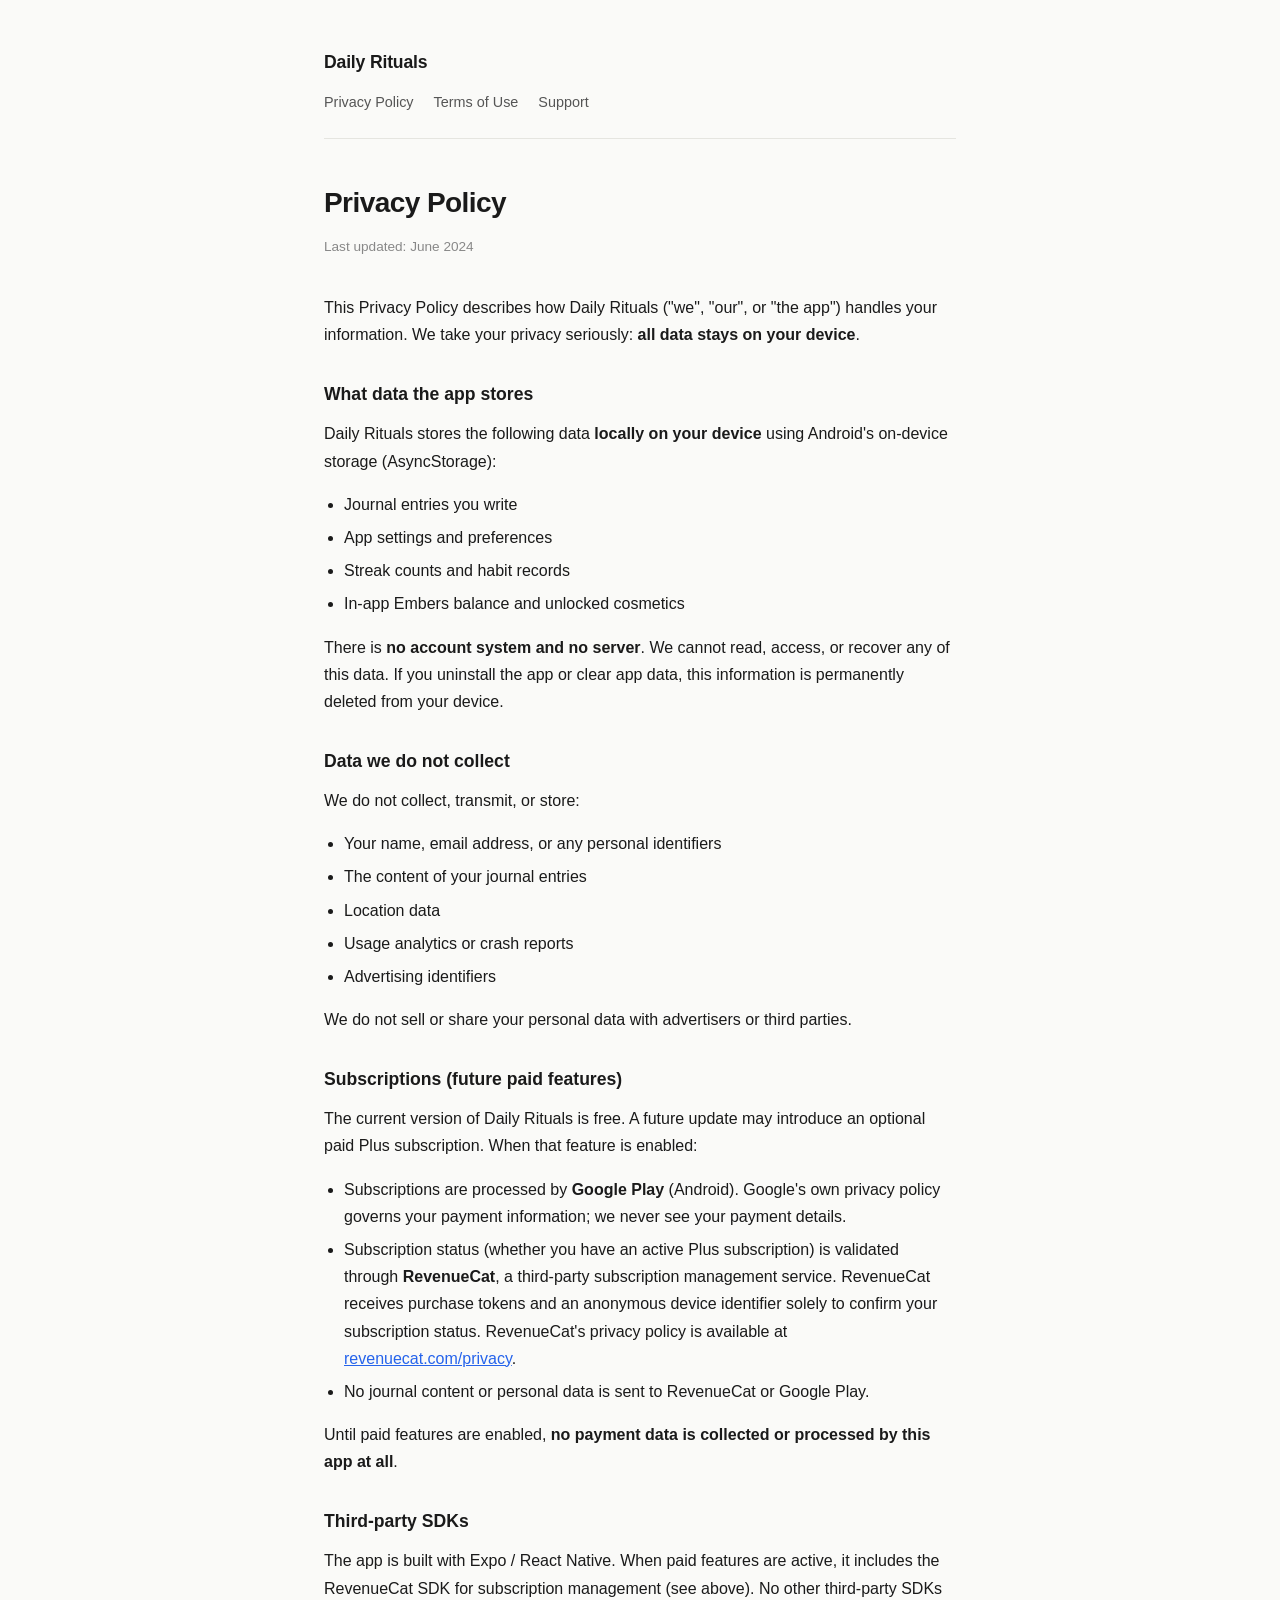
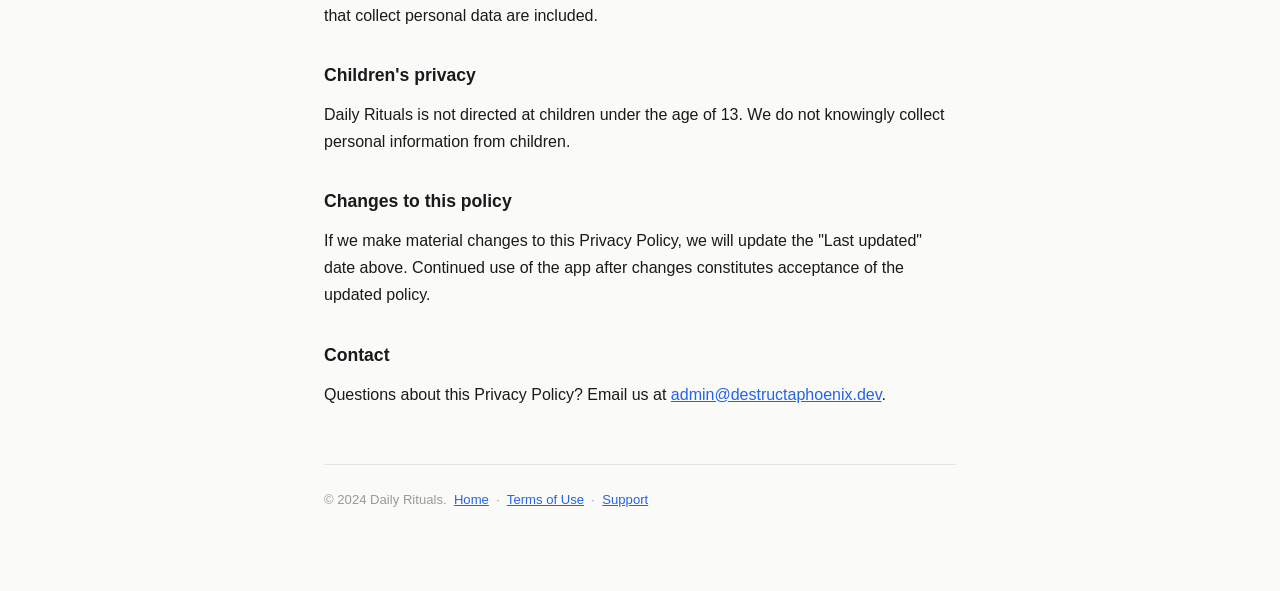
==== privacy.html @ 25285c5e "Add files via upload" ====
<!doctype html>
<html lang="en">
<head>
  <meta charset="utf-8">
  <meta name="viewport" content="width=device-width, initial-scale=1">
  <title>Daily Rituals — Privacy Policy</title>
  <link rel="stylesheet" href="style.css">
</head>
<body>
  <main>
    <header>
      <a href="index.html"><span class="app-name">Daily Rituals</span></a>
      <nav>
        <a href="privacy.html">Privacy Policy</a>
        <a href="terms.html">Terms of Use</a>
        <a href="support.html">Support</a>
      </nav>
    </header>

    <h1>Privacy Policy</h1>
    <p class="meta">Last updated: June 2024</p>

    <p>This Privacy Policy describes how Daily Rituals ("we", "our", or "the app") handles your information. We take your privacy seriously: <strong>all data stays on your device</strong>.</p>

    <h2>What data the app stores</h2>
    <p>Daily Rituals stores the following data <strong>locally on your device</strong> using Android's on-device storage (AsyncStorage):</p>
    <ul>
      <li>Journal entries you write</li>
      <li>App settings and preferences</li>
      <li>Streak counts and habit records</li>
      <li>In-app Embers balance and unlocked cosmetics</li>
    </ul>
    <p>There is <strong>no account system and no server</strong>. We cannot read, access, or recover any of this data. If you uninstall the app or clear app data, this information is permanently deleted from your device.</p>

    <h2>Data we do not collect</h2>
    <p>We do not collect, transmit, or store:</p>
    <ul>
      <li>Your name, email address, or any personal identifiers</li>
      <li>The content of your journal entries</li>
      <li>Location data</li>
      <li>Usage analytics or crash reports</li>
      <li>Advertising identifiers</li>
    </ul>
    <p>We do not sell or share your personal data with advertisers or third parties.</p>

    <h2>Subscriptions (future paid features)</h2>
    <p>The current version of Daily Rituals is free. A future update may introduce an optional paid Plus subscription. When that feature is enabled:</p>
    <ul>
      <li>Subscriptions are processed by <strong>Google Play</strong> (Android). Google's own privacy policy governs your payment information; we never see your payment details.</li>
      <li>Subscription status (whether you have an active Plus subscription) is validated through <strong>RevenueCat</strong>, a third-party subscription management service. RevenueCat receives purchase tokens and an anonymous device identifier solely to confirm your subscription status. RevenueCat's privacy policy is available at <a href="https://www.revenuecat.com/privacy" target="_blank" rel="noopener">revenuecat.com/privacy</a>.</li>
      <li>No journal content or personal data is sent to RevenueCat or Google Play.</li>
    </ul>
    <p>Until paid features are enabled, <strong>no payment data is collected or processed by this app at all</strong>.</p>

    <h2>Third-party SDKs</h2>
    <p>The app is built with Expo / React Native. When paid features are active, it includes the RevenueCat SDK for subscription management (see above). No other third-party SDKs that collect personal data are included.</p>

    <h2>Children's privacy</h2>
    <p>Daily Rituals is not directed at children under the age of 13. We do not knowingly collect personal information from children.</p>

    <h2>Changes to this policy</h2>
    <p>If we make material changes to this Privacy Policy, we will update the "Last updated" date above. Continued use of the app after changes constitutes acceptance of the updated policy.</p>

    <h2>Contact</h2>
    <p>Questions about this Privacy Policy? Email us at <a href="mailto:admin@destructaphoenix.dev">admin@destructaphoenix.dev</a>.</p>

    <footer>
      &copy; 2024 Daily Rituals. &nbsp;<a href="index.html">Home</a> &nbsp;&middot;&nbsp; <a href="terms.html">Terms of Use</a> &nbsp;&middot;&nbsp; <a href="support.html">Support</a>
    </footer>
  </main>
</body>
</html>
---- style.css ----
*, *::before, *::after { box-sizing: border-box; margin: 0; padding: 0; }

body {
  font-family: -apple-system, BlinkMacSystemFont, "Segoe UI", Roboto, Helvetica, Arial, sans-serif;
  font-size: 16px;
  line-height: 1.7;
  color: #1a1a1a;
  background: #fafaf8;
}

main {
  max-width: 680px;
  margin: 0 auto;
  padding: 48px 24px 80px;
}

header {
  border-bottom: 1px solid #e5e5e0;
  padding-bottom: 24px;
  margin-bottom: 40px;
}

header a { text-decoration: none; color: inherit; }

.app-name {
  font-size: 1.1rem;
  font-weight: 600;
  letter-spacing: -0.01em;
  color: #1a1a1a;
}

nav {
  margin-top: 12px;
  display: flex;
  gap: 20px;
  flex-wrap: wrap;
}

nav a {
  font-size: 0.9rem;
  color: #555;
  text-decoration: none;
}

nav a:hover { color: #1a1a1a; text-decoration: underline; }

h1 {
  font-size: 1.75rem;
  font-weight: 700;
  letter-spacing: -0.02em;
  margin-bottom: 8px;
}

.meta {
  font-size: 0.85rem;
  color: #888;
  margin-bottom: 36px;
}

h2 {
  font-size: 1.1rem;
  font-weight: 600;
  margin: 32px 0 10px;
}

p { margin-bottom: 16px; }

ul {
  margin: 0 0 16px 20px;
}

ul li { margin-bottom: 6px; }

a { color: #2563eb; }
a:hover { text-decoration: underline; }

.home-links {
  display: grid;
  grid-template-columns: repeat(auto-fill, minmax(180px, 1fr));
  gap: 16px;
  margin-top: 32px;
}

.home-links a {
  display: block;
  padding: 20px;
  border: 1px solid #e5e5e0;
  border-radius: 8px;
  text-decoration: none;
  color: #1a1a1a;
  background: #fff;
  transition: border-color 0.15s;
}

.home-links a:hover { border-color: #aaa; }

.home-links .link-title {
  font-weight: 600;
  margin-bottom: 4px;
}

.home-links .link-desc {
  font-size: 0.85rem;
  color: #666;
}

footer {
  margin-top: 56px;
  padding-top: 24px;
  border-top: 1px solid #e5e5e0;
  font-size: 0.82rem;
  color: #999;
}
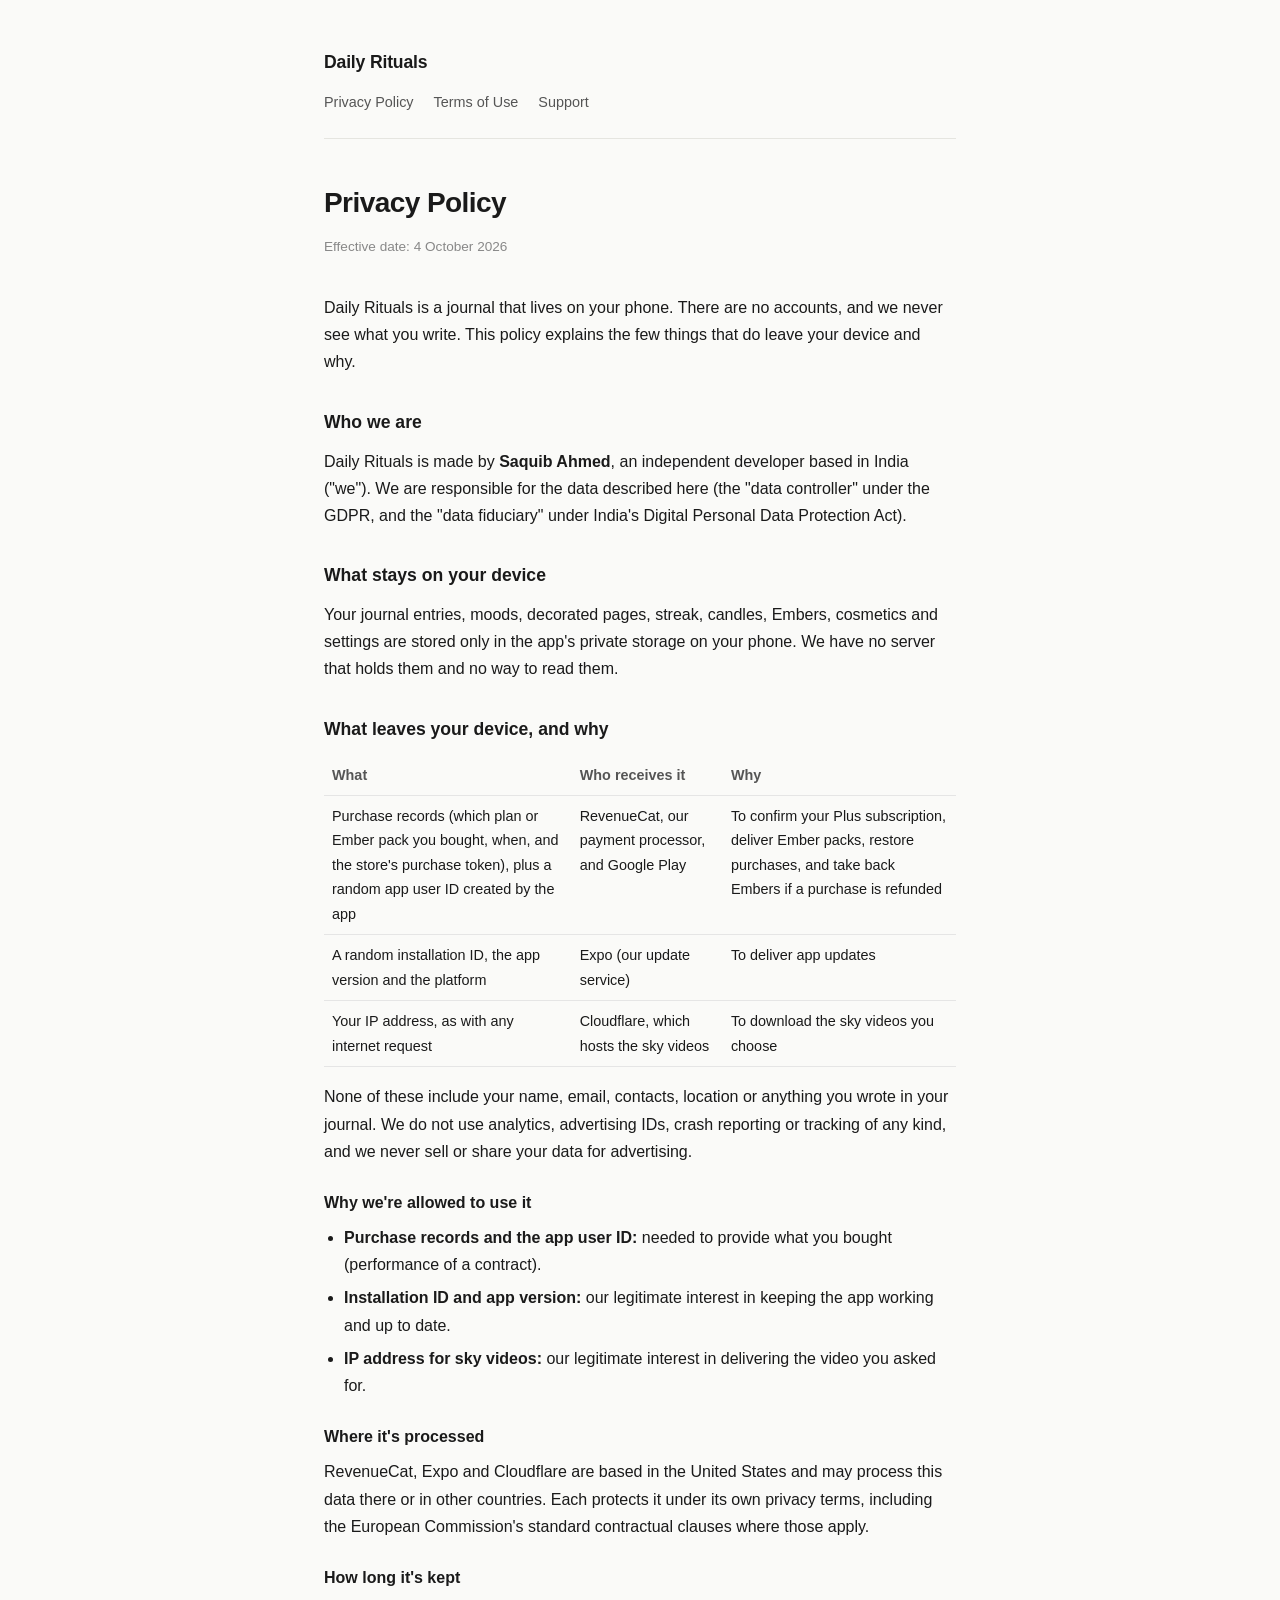
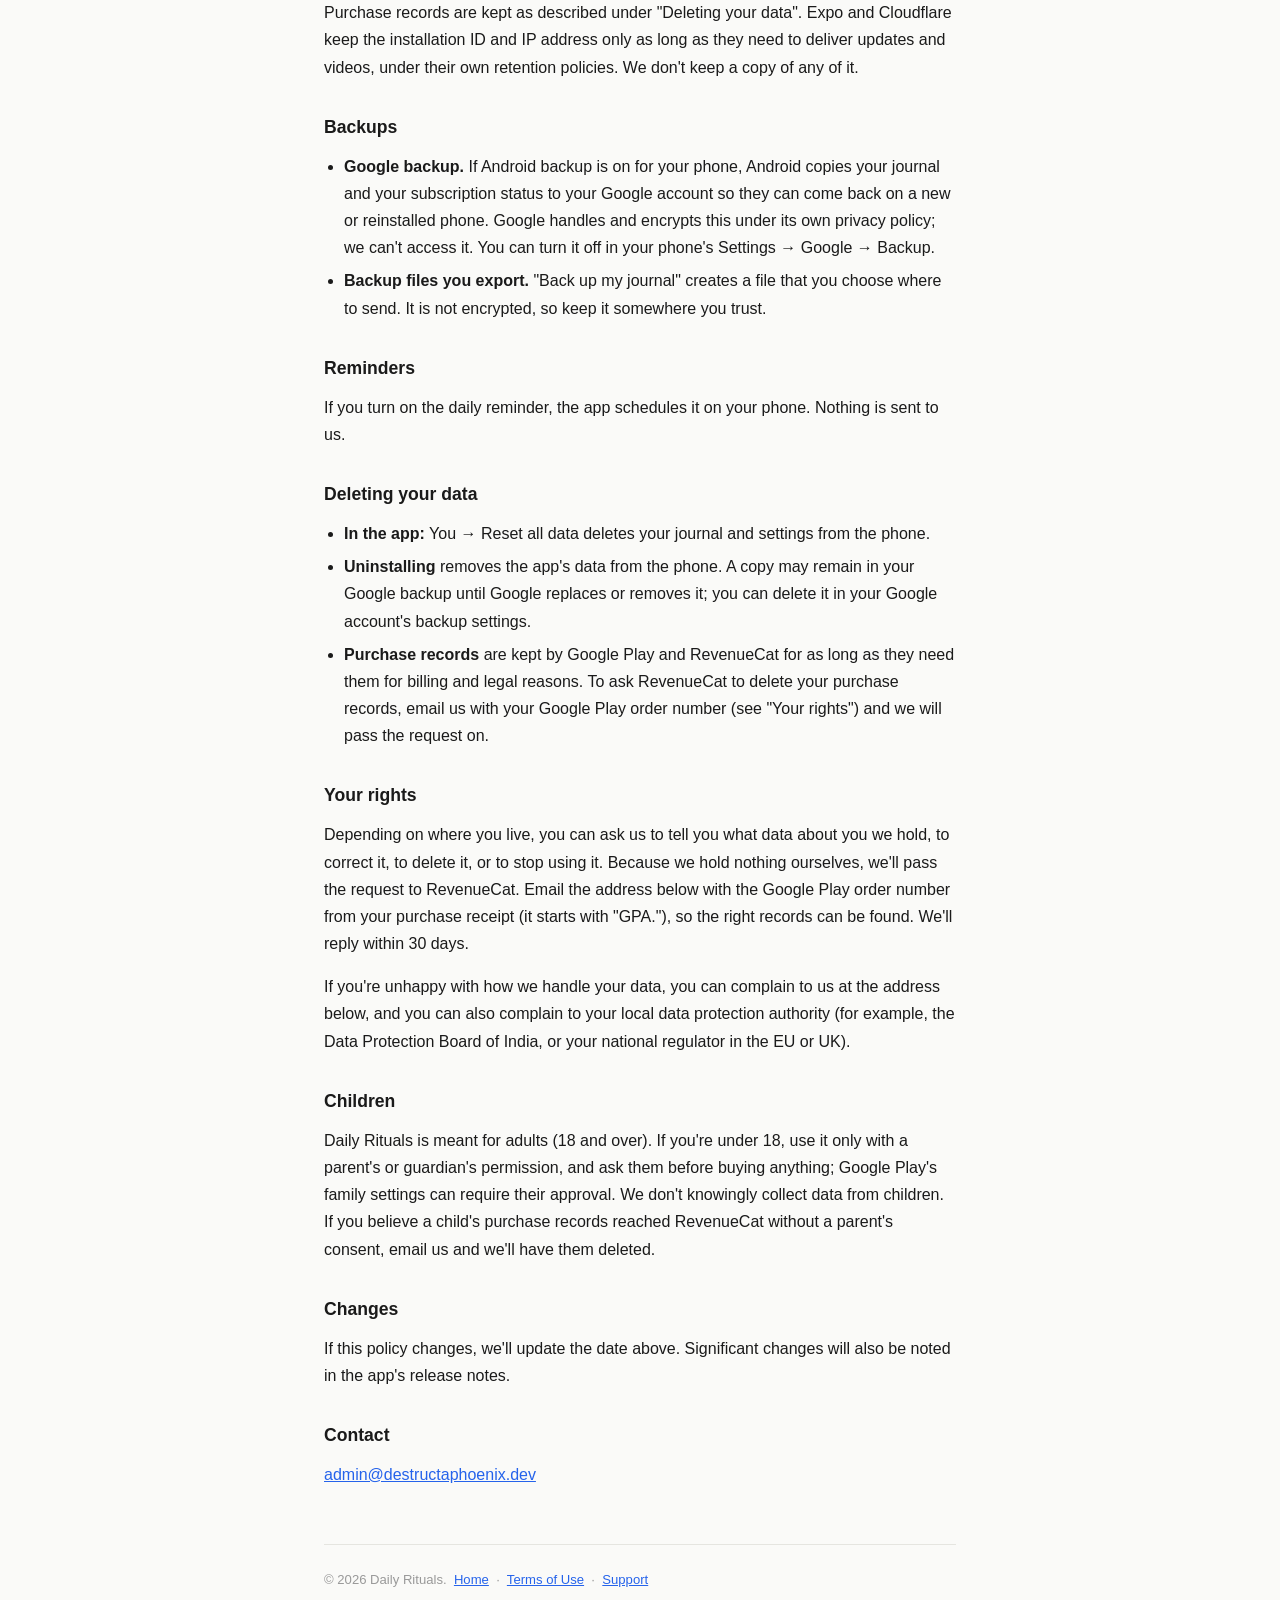
==== commit aa18b0b6: "Update the privacy policy and terms for Plus and Ember packs" ====
--- a/privacy.html
+++ b/privacy.html
@@ -18,54 +18,101 @@
     </header>
 
     <h1>Privacy Policy</h1>
-    <p class="meta">Last updated: June 2024</p>
+    <p class="meta">Effective date: 4 October 2026</p>
 
-    <p>This Privacy Policy describes how Daily Rituals ("we", "our", or "the app") handles your information. We take your privacy seriously: <strong>all data stays on your device</strong>.</p>
-
-    <h2>What data the app stores</h2>
-    <p>Daily Rituals stores the following data <strong>locally on your device</strong> using Android's on-device storage (AsyncStorage):</p>
+    <p>Daily Rituals is a journal that lives on your phone. There are no accounts, and we never see what you
+    write. This policy explains the few things that do leave your device and why.</p>
+    <h2>Who we are</h2>
+    <p>Daily Rituals is made by <strong>Saquib Ahmed</strong>, an independent developer
+    based in India (&quot;we&quot;). We are responsible for the data described here (the &quot;data controller&quot; under the
+    GDPR, and the &quot;data fiduciary&quot; under India&#39;s Digital Personal Data Protection Act).</p>
+    <h2>What stays on your device</h2>
+    <p>Your journal entries, moods, decorated pages, streak, candles, Embers, cosmetics and settings are stored
+    only in the app&#39;s private storage on your phone. We have no server that holds them and no way to read them.</p>
+    <h2>What leaves your device, and why</h2>
+    <table>
+    <thead>
+    <tr>
+    <th>What</th>
+    <th>Who receives it</th>
+    <th>Why</th>
+    </tr>
+    </thead>
+    <tbody><tr>
+    <td>Purchase records (which plan or Ember pack you bought, when, and the store&#39;s purchase token), plus a random app user ID created by the app</td>
+    <td>RevenueCat, our payment processor, and Google Play</td>
+    <td>To confirm your Plus subscription, deliver Ember packs, restore purchases, and take back Embers if a purchase is refunded</td>
+    </tr>
+    <tr>
+    <td>A random installation ID, the app version and the platform</td>
+    <td>Expo (our update service)</td>
+    <td>To deliver app updates</td>
+    </tr>
+    <tr>
+    <td>Your IP address, as with any internet request</td>
+    <td>Cloudflare, which hosts the sky videos</td>
+    <td>To download the sky videos you choose</td>
+    </tr>
+    </tbody></table>
+    <p>None of these include your name, email, contacts, location or anything you wrote in your journal. We do not
+    use analytics, advertising IDs, crash reporting or tracking of any kind, and we never sell or share your data
+    for advertising.</p>
+    <h3>Why we&#39;re allowed to use it</h3>
     <ul>
-      <li>Journal entries you write</li>
-      <li>App settings and preferences</li>
-      <li>Streak counts and habit records</li>
-      <li>In-app Embers balance and unlocked cosmetics</li>
+    <li><strong>Purchase records and the app user ID:</strong> needed to provide what you bought (performance of a contract).</li>
+    <li><strong>Installation ID and app version:</strong> our legitimate interest in keeping the app working and up to date.</li>
+    <li><strong>IP address for sky videos:</strong> our legitimate interest in delivering the video you asked for.</li>
     </ul>
-    <p>There is <strong>no account system and no server</strong>. We cannot read, access, or recover any of this data. If you uninstall the app or clear app data, this information is permanently deleted from your device.</p>
-
-    <h2>Data we do not collect</h2>
-    <p>We do not collect, transmit, or store:</p>
+    <h3>Where it&#39;s processed</h3>
+    <p>RevenueCat, Expo and Cloudflare are based in the United States and may process this data there or in other
+    countries. Each protects it under its own privacy terms, including the European Commission&#39;s standard
+    contractual clauses where those apply.</p>
+    <h3>How long it&#39;s kept</h3>
+    <p>Purchase records are kept as described under &quot;Deleting your data&quot;. Expo and Cloudflare keep the
+    installation ID and IP address only as long as they need to deliver updates and videos, under their own
+    retention policies. We don&#39;t keep a copy of any of it.</p>
+    <h2>Backups</h2>
     <ul>
-      <li>Your name, email address, or any personal identifiers</li>
-      <li>The content of your journal entries</li>
-      <li>Location data</li>
-      <li>Usage analytics or crash reports</li>
-      <li>Advertising identifiers</li>
+    <li><strong>Google backup.</strong> If Android backup is on for your phone, Android copies your journal and your
+    subscription status to your Google account so they can come back on a new or reinstalled phone. Google
+    handles and encrypts this under its own privacy policy; we can&#39;t access it. You can turn it off in your
+    phone&#39;s Settings → Google → Backup.</li>
+    <li><strong>Backup files you export.</strong> &quot;Back up my journal&quot; creates a file that you choose where to send. It is
+    not encrypted, so keep it somewhere you trust.</li>
     </ul>
-    <p>We do not sell or share your personal data with advertisers or third parties.</p>
-
-    <h2>Subscriptions (future paid features)</h2>
-    <p>The current version of Daily Rituals is free. A future update may introduce an optional paid Plus subscription. When that feature is enabled:</p>
+    <h2>Reminders</h2>
+    <p>If you turn on the daily reminder, the app schedules it on your phone. Nothing is sent to us.</p>
+    <h2>Deleting your data</h2>
     <ul>
-      <li>Subscriptions are processed by <strong>Google Play</strong> (Android). Google's own privacy policy governs your payment information; we never see your payment details.</li>
-      <li>Subscription status (whether you have an active Plus subscription) is validated through <strong>RevenueCat</strong>, a third-party subscription management service. RevenueCat receives purchase tokens and an anonymous device identifier solely to confirm your subscription status. RevenueCat's privacy policy is available at <a href="https://www.revenuecat.com/privacy" target="_blank" rel="noopener">revenuecat.com/privacy</a>.</li>
-      <li>No journal content or personal data is sent to RevenueCat or Google Play.</li>
+    <li><strong>In the app:</strong> You → Reset all data deletes your journal and settings from the phone.</li>
+    <li><strong>Uninstalling</strong> removes the app&#39;s data from the phone. A copy may remain in your Google backup until
+    Google replaces or removes it; you can delete it in your Google account&#39;s backup settings.</li>
+    <li><strong>Purchase records</strong> are kept by Google Play and RevenueCat for as long as they need them for billing and
+    legal reasons. To ask RevenueCat to delete your purchase records, email us with your Google Play order
+    number (see &quot;Your rights&quot;) and we will pass the request on.</li>
     </ul>
-    <p>Until paid features are enabled, <strong>no payment data is collected or processed by this app at all</strong>.</p>
-
-    <h2>Third-party SDKs</h2>
-    <p>The app is built with Expo / React Native. When paid features are active, it includes the RevenueCat SDK for subscription management (see above). No other third-party SDKs that collect personal data are included.</p>
-
-    <h2>Children's privacy</h2>
-    <p>Daily Rituals is not directed at children under the age of 13. We do not knowingly collect personal information from children.</p>
-
-    <h2>Changes to this policy</h2>
-    <p>If we make material changes to this Privacy Policy, we will update the "Last updated" date above. Continued use of the app after changes constitutes acceptance of the updated policy.</p>
-
+    <h2>Your rights</h2>
+    <p>Depending on where you live, you can ask us to tell you what data about you we hold, to correct it, to
+    delete it, or to stop using it. Because we hold nothing ourselves, we&#39;ll pass the request to RevenueCat. Email
+    the address below with the Google Play order number from your purchase receipt (it starts with &quot;GPA.&quot;), so
+    the right records can be found. We&#39;ll reply within 30 days.</p>
+    <p>If you&#39;re unhappy with how we handle your data, you can complain to us at the address below, and you can
+    also complain to your local data protection authority (for example, the Data Protection Board of India, or
+    your national regulator in the EU or UK).</p>
+    <h2>Children</h2>
+    <p>Daily Rituals is meant for adults (18 and over). If you&#39;re under 18, use it only with a parent&#39;s or
+    guardian&#39;s permission, and ask them before buying anything; Google Play&#39;s family settings can require their
+    approval. We don&#39;t knowingly collect data from children. If you believe a child&#39;s purchase records reached
+    RevenueCat without a parent&#39;s consent, email us and we&#39;ll have them deleted.</p>
+    <h2>Changes</h2>
+    <p>If this policy changes, we&#39;ll update the date above. Significant changes will also be noted in the app&#39;s
+    release notes.</p>
     <h2>Contact</h2>
-    <p>Questions about this Privacy Policy? Email us at <a href="mailto:admin@destructaphoenix.dev">admin@destructaphoenix.dev</a>.</p>
+    <p><a href="mailto:admin@destructaphoenix.dev">admin@destructaphoenix.dev</a></p>
+    
 
     <footer>
-      &copy; 2024 Daily Rituals. &nbsp;<a href="index.html">Home</a> &nbsp;&middot;&nbsp; <a href="terms.html">Terms of Use</a> &nbsp;&middot;&nbsp; <a href="support.html">Support</a>
+      &copy; 2026 Daily Rituals. &nbsp;<a href="index.html">Home</a> &nbsp;&middot;&nbsp; <a href="terms.html">Terms of Use</a> &nbsp;&middot;&nbsp; <a href="support.html">Support</a>
     </footer>
   </main>
 </body>
--- a/style.css
+++ b/style.css
@@ -111,3 +111,15 @@
   font-size: 0.82rem;
   color: #999;
 }
+
+h3 { font-size: 1rem; font-weight: 600; margin: 24px 0 8px; }
+
+table { width: 100%; border-collapse: collapse; margin-bottom: 16px; font-size: 0.9rem; }
+th, td { text-align: left; vertical-align: top; padding: 8px; border-bottom: 1px solid #e5e5e5; }
+th { color: #555; font-weight: 600; }
+@media (max-width: 560px) {
+  table, tbody, tr, td { display: block; width: 100%; }
+  thead { display: none; }
+  tr { padding: 8px 0; border-bottom: 1px solid #e5e5e5; }
+  td { border: 0; padding: 2px 0; }
+}
